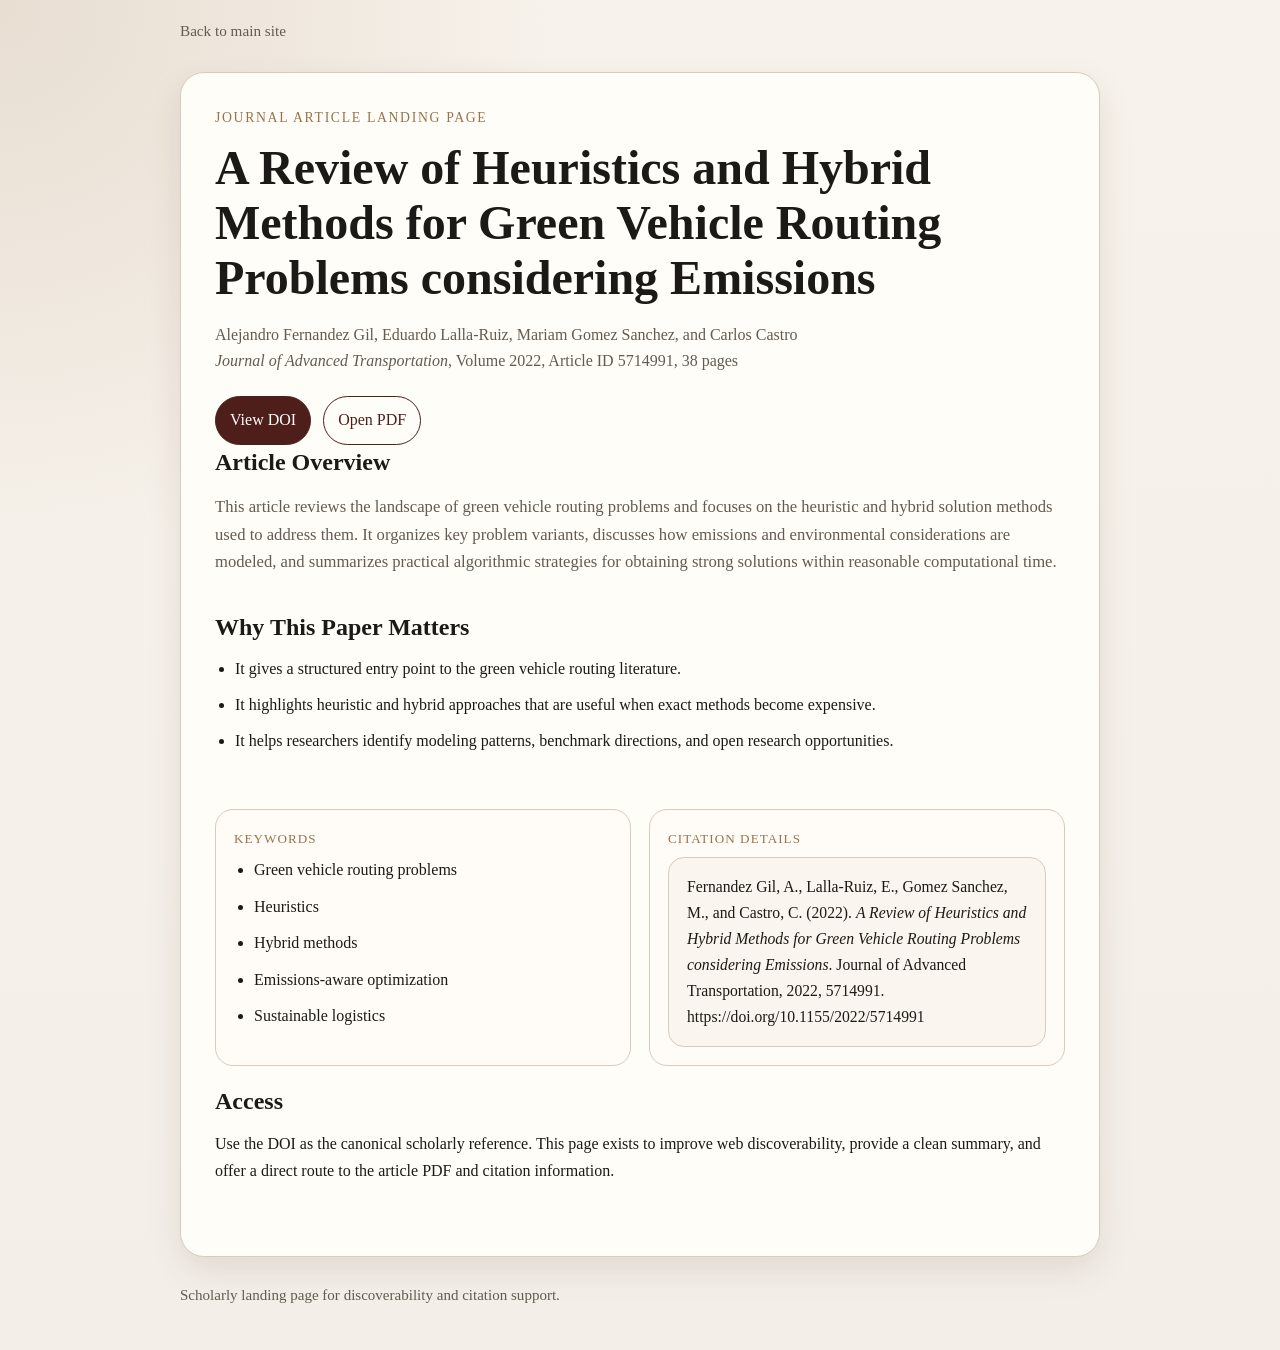
==== papers/green-vehicle-routing-review-2022.html @ 10f418af "Add landing page for 2022 green vehicle routing review" ====
<!DOCTYPE html>
<html lang="en">
<head>
  <meta charset="utf-8">
  <meta name="viewport" content="width=device-width, initial-scale=1">
  <title>A Review of Heuristics and Hybrid Methods for Green Vehicle Routing Problems considering Emissions | Alejandro Fernandez Gil</title>
  <meta name="description" content="Landing page for the 2022 Journal of Advanced Transportation article 'A Review of Heuristics and Hybrid Methods for Green Vehicle Routing Problems considering Emissions' by Alejandro Fernandez Gil, Eduardo Lalla-Ruiz, Mariam Gomez Sanchez, and Carlos Castro.">
  <meta name="robots" content="index, follow">
  <link rel="canonical" href="https://affernan.github.io/papers/green-vehicle-routing-review-2022.html">
  <meta name="author" content="Alejandro Fernandez Gil">
  <meta property="og:type" content="article">
  <meta property="og:title" content="A Review of Heuristics and Hybrid Methods for Green Vehicle Routing Problems considering Emissions">
  <meta property="og:description" content="A 2022 review article in Journal of Advanced Transportation on heuristic and hybrid methods for green vehicle routing problems.">
  <meta property="og:url" content="https://affernan.github.io/papers/green-vehicle-routing-review-2022.html">
  <meta property="og:image" content="https://affernan.github.io/img/7939581711421243151.webp">
  <meta name="twitter:card" content="summary_large_image">
  <meta name="twitter:title" content="A Review of Heuristics and Hybrid Methods for Green Vehicle Routing Problems considering Emissions">
  <meta name="twitter:description" content="Landing page with DOI, citation details, summary, and PDF access.">

  <meta name="citation_title" content="A Review of Heuristics and Hybrid Methods for Green Vehicle Routing Problems considering Emissions">
  <meta name="citation_author" content="Alejandro Fernandez Gil">
  <meta name="citation_author" content="Eduardo Lalla-Ruiz">
  <meta name="citation_author" content="Mariam Gomez Sanchez">
  <meta name="citation_author" content="Carlos Castro">
  <meta name="citation_journal_title" content="Journal of Advanced Transportation">
  <meta name="citation_publication_date" content="2022/01/17">
  <meta name="citation_volume" content="2022">
  <meta name="citation_firstpage" content="1">
  <meta name="citation_lastpage" content="38">
  <meta name="citation_doi" content="10.1155/2022/5714991">
  <meta name="citation_pdf_url" content="https://affernan.github.io/doc/fernandez-gil-2022-green-vehicle-routing-review.pdf">
  <meta name="citation_fulltext_html_url" content="https://affernan.github.io/papers/green-vehicle-routing-review-2022.html">
  <meta name="citation_abstract_html_url" content="https://affernan.github.io/papers/green-vehicle-routing-review-2022.html">
  <style>
    :root {
      --bg: #f3efe8;
      --paper: #fffdf8;
      --ink: #1c1a17;
      --muted: #635b50;
      --brand: #4e1f1a;
      --brand-soft: #efe1d4;
      --line: #d8cbbb;
      --accent: #99734d;
      --shadow: 0 14px 34px rgba(78, 31, 26, 0.10);
      --max: 920px;
    }

    * {
      box-sizing: border-box;
    }

    body {
      margin: 0;
      color: var(--ink);
      background:
        radial-gradient(circle at top left, rgba(153, 115, 77, 0.16), transparent 30%),
        linear-gradient(180deg, #f7f2eb 0%, var(--bg) 100%);
      font-family: Georgia, "Times New Roman", Times, serif;
      line-height: 1.65;
    }

    a {
      color: var(--brand);
    }

    .shell {
      width: min(var(--max), calc(100% - 32px));
      margin: 0 auto;
    }

    .topbar {
      padding: 18px 0;
    }

    .crumb {
      color: var(--muted);
      text-decoration: none;
      font-size: 0.95rem;
    }

    .hero {
      padding: 10px 0 26px;
    }

    .card {
      background: var(--paper);
      border: 1px solid var(--line);
      border-radius: 24px;
      box-shadow: var(--shadow);
      padding: 34px;
    }

    .eyebrow {
      color: var(--accent);
      font-size: 0.86rem;
      text-transform: uppercase;
      letter-spacing: 0.12em;
      margin: 0 0 10px;
    }

    h1, h2, h3 {
      line-height: 1.15;
      margin: 0 0 14px;
    }

    h1 {
      font-size: clamp(1.9rem, 4vw, 3rem);
    }

    .meta {
      color: var(--muted);
      margin-bottom: 18px;
      font-size: 1rem;
    }

    .button-row {
      display: flex;
      flex-wrap: wrap;
      gap: 12px;
      margin: 22px 0 4px;
    }

    .button {
      display: inline-flex;
      align-items: center;
      gap: 8px;
      padding: 10px 14px;
      border-radius: 999px;
      text-decoration: none;
      border: 1px solid var(--brand);
      background: var(--brand);
      color: #fff;
    }

    .button.alt {
      background: transparent;
      color: var(--brand);
    }

    .section {
      padding: 0 0 22px;
    }

    .summary {
      color: var(--muted);
      font-size: 1.04rem;
    }

    .info-grid {
      display: grid;
      grid-template-columns: 1fr 1fr;
      gap: 18px;
      margin-top: 22px;
    }

    .info-box {
      background: rgba(255, 253, 248, 0.76);
      border: 1px solid var(--line);
      border-radius: 18px;
      padding: 18px;
    }

    .label {
      color: var(--accent);
      font-size: 0.82rem;
      text-transform: uppercase;
      letter-spacing: 0.08em;
      margin-bottom: 8px;
    }

    ul {
      margin: 0;
      padding-left: 20px;
    }

    li {
      margin-bottom: 10px;
    }

    .cite {
      padding: 16px 18px;
      border-radius: 16px;
      border: 1px solid var(--line);
      background: #faf5ef;
      font-size: 0.98rem;
    }

    footer {
      padding: 0 0 42px;
      color: var(--muted);
      font-size: 0.94rem;
    }

    @media (max-width: 760px) {
      .card {
        padding: 24px;
      }

      .info-grid {
        grid-template-columns: 1fr;
      }
    }
  </style>
  <script type="application/ld+json">
  {
    "@context": "https://schema.org",
    "@type": "ScholarlyArticle",
    "headline": "A Review of Heuristics and Hybrid Methods for Green Vehicle Routing Problems considering Emissions",
    "name": "A Review of Heuristics and Hybrid Methods for Green Vehicle Routing Problems considering Emissions",
    "url": "https://affernan.github.io/papers/green-vehicle-routing-review-2022.html",
    "sameAs": "https://doi.org/10.1155/2022/5714991",
    "identifier": "https://doi.org/10.1155/2022/5714991",
    "datePublished": "2022-01-17",
    "isAccessibleForFree": true,
    "author": [
      {
        "@type": "Person",
        "name": "Alejandro Fernandez Gil"
      },
      {
        "@type": "Person",
        "name": "Eduardo Lalla-Ruiz"
      },
      {
        "@type": "Person",
        "name": "Mariam Gomez Sanchez"
      },
      {
        "@type": "Person",
        "name": "Carlos Castro"
      }
    ],
    "publisher": {
      "@type": "Organization",
      "name": "Wiley"
    },
    "isPartOf": {
      "@type": "PublicationIssue",
      "issueNumber": "1",
      "isPartOf": {
        "@type": "PublicationVolume",
        "volumeNumber": "2022",
        "isPartOf": {
          "@type": "Periodical",
          "name": "Journal of Advanced Transportation"
        }
      }
    },
    "pagination": "1-38",
    "encoding": {
      "@type": "MediaObject",
      "contentUrl": "https://affernan.github.io/doc/fernandez-gil-2022-green-vehicle-routing-review.pdf",
      "encodingFormat": "application/pdf"
    },
    "about": [
      "Green vehicle routing problems",
      "Metaheuristics",
      "Hybrid methods",
      "Sustainable transportation",
      "Emissions-aware logistics"
    ],
    "description": "Review article on green vehicle routing problems with emphasis on heuristics and hybrid methods used to solve emissions-aware routing and sustainable logistics problems."
  }
  </script>
</head>
<body>
  <div class="shell">
    <div class="topbar">
      <a class="crumb" href="../index.html">Back to main site</a>
    </div>
  </div>

  <main class="shell hero">
    <article class="card">
      <p class="eyebrow">Journal Article Landing Page</p>
      <h1>A Review of Heuristics and Hybrid Methods for Green Vehicle Routing Problems considering Emissions</h1>
      <p class="meta">
        Alejandro Fernandez Gil, Eduardo Lalla-Ruiz, Mariam Gomez Sanchez, and Carlos Castro<br>
        <em>Journal of Advanced Transportation</em>, Volume 2022, Article ID 5714991, 38 pages
      </p>

      <div class="button-row">
        <a class="button" href="https://doi.org/10.1155/2022/5714991" target="_blank" rel="noopener noreferrer">View DOI</a>
        <a class="button alt" href="../doc/fernandez-gil-2022-green-vehicle-routing-review.pdf" target="_blank" rel="noopener noreferrer">Open PDF</a>
      </div>

      <section class="section">
        <h2>Article Overview</h2>
        <p class="summary">
          This article reviews the landscape of green vehicle routing problems and focuses on the
          heuristic and hybrid solution methods used to address them. It organizes key problem variants,
          discusses how emissions and environmental considerations are modeled, and summarizes practical
          algorithmic strategies for obtaining strong solutions within reasonable computational time.
        </p>
      </section>

      <section class="section">
        <h2>Why This Paper Matters</h2>
        <ul>
          <li>It gives a structured entry point to the green vehicle routing literature.</li>
          <li>It highlights heuristic and hybrid approaches that are useful when exact methods become expensive.</li>
          <li>It helps researchers identify modeling patterns, benchmark directions, and open research opportunities.</li>
        </ul>
      </section>

      <div class="info-grid">
        <section class="info-box">
          <div class="label">Keywords</div>
          <ul>
            <li>Green vehicle routing problems</li>
            <li>Heuristics</li>
            <li>Hybrid methods</li>
            <li>Emissions-aware optimization</li>
            <li>Sustainable logistics</li>
          </ul>
        </section>

        <section class="info-box">
          <div class="label">Citation Details</div>
          <div class="cite">
            Fernandez Gil, A., Lalla-Ruiz, E., Gomez Sanchez, M., and Castro, C. (2022).
            <em>A Review of Heuristics and Hybrid Methods for Green Vehicle Routing Problems considering Emissions</em>.
            Journal of Advanced Transportation, 2022, 5714991.
            https://doi.org/10.1155/2022/5714991
          </div>
        </section>
      </div>

      <section class="section" style="padding-top: 22px;">
        <h2>Access</h2>
        <p>
          Use the DOI as the canonical scholarly reference. This page exists to improve web discoverability,
          provide a clean summary, and offer a direct route to the article PDF and citation information.
        </p>
      </section>
    </article>
  </main>

  <footer class="shell">
    Scholarly landing page for discoverability and citation support.
  </footer>
</body>
</html>
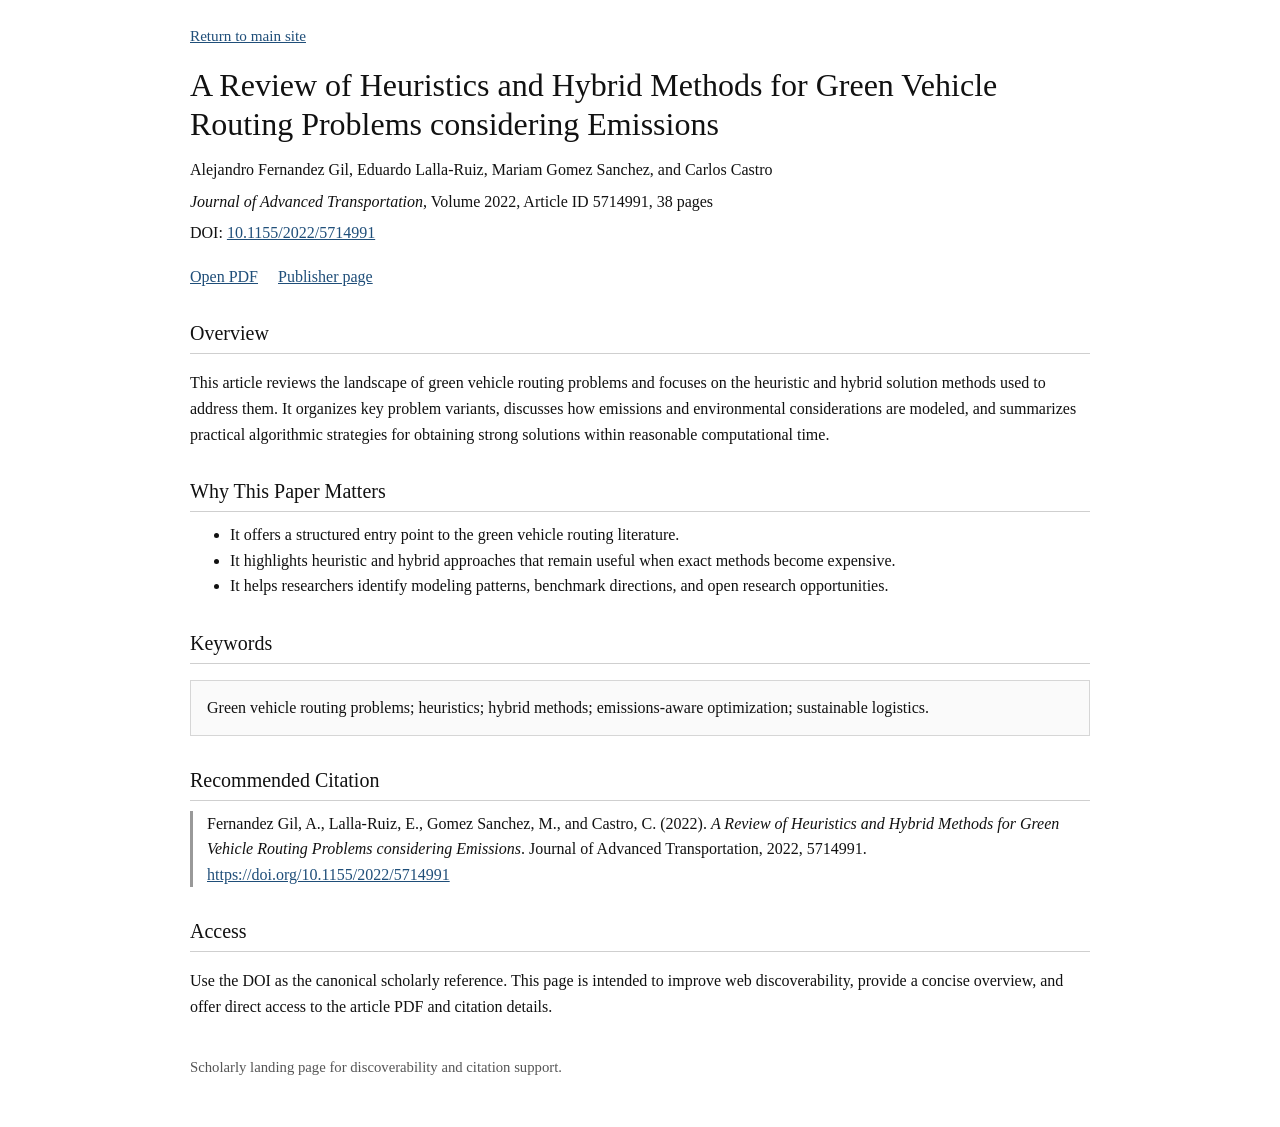
==== commit c0713bf7: "Use classic style for article landing page" ====
--- a/papers/green-vehicle-routing-review-2022.html
+++ b/papers/green-vehicle-routing-review-2022.html
@@ -32,172 +32,100 @@
   <meta name="citation_fulltext_html_url" content="https://affernan.github.io/papers/green-vehicle-routing-review-2022.html">
   <meta name="citation_abstract_html_url" content="https://affernan.github.io/papers/green-vehicle-routing-review-2022.html">
   <style>
-    :root {
-      --bg: #f3efe8;
-      --paper: #fffdf8;
-      --ink: #1c1a17;
-      --muted: #635b50;
-      --brand: #4e1f1a;
-      --brand-soft: #efe1d4;
-      --line: #d8cbbb;
-      --accent: #99734d;
-      --shadow: 0 14px 34px rgba(78, 31, 26, 0.10);
-      --max: 920px;
-    }
-
-    * {
-      box-sizing: border-box;
-    }
-
     body {
       margin: 0;
-      color: var(--ink);
-      background:
-        radial-gradient(circle at top left, rgba(153, 115, 77, 0.16), transparent 30%),
-        linear-gradient(180deg, #f7f2eb 0%, var(--bg) 100%);
-      font-family: Georgia, "Times New Roman", Times, serif;
-      line-height: 1.65;
+      padding: 0;
+      background: #ffffff;
+      color: #111111;
+      font-family: Georgia, "Times New Roman", serif;
+      line-height: 1.6;
     }
 
     a {
-      color: var(--brand);
-    }
-
-    .shell {
-      width: min(var(--max), calc(100% - 32px));
+      color: #1f4e79;
+    }
+
+    a:hover {
+      color: #163a59;
+    }
+
+    .page {
+      max-width: 900px;
       margin: 0 auto;
-    }
-
-    .topbar {
-      padding: 18px 0;
-    }
-
-    .crumb {
-      color: var(--muted);
-      text-decoration: none;
+      padding: 24px 20px 48px;
+    }
+
+    .top-link {
       font-size: 0.95rem;
-    }
-
-    .hero {
-      padding: 10px 0 26px;
-    }
-
-    .card {
-      background: var(--paper);
-      border: 1px solid var(--line);
-      border-radius: 24px;
-      box-shadow: var(--shadow);
-      padding: 34px;
-    }
-
-    .eyebrow {
-      color: var(--accent);
-      font-size: 0.86rem;
-      text-transform: uppercase;
-      letter-spacing: 0.12em;
-      margin: 0 0 10px;
-    }
-
-    h1, h2, h3 {
-      line-height: 1.15;
+      margin-bottom: 18px;
+    }
+
+    h1 {
+      font-size: 2rem;
+      line-height: 1.2;
       margin: 0 0 14px;
-    }
-
-    h1 {
-      font-size: clamp(1.9rem, 4vw, 3rem);
-    }
-
-    .meta {
-      color: var(--muted);
-      margin-bottom: 18px;
+      font-weight: normal;
+    }
+
+    h2 {
+      font-size: 1.25rem;
+      margin: 28px 0 10px;
+      font-weight: normal;
+      border-bottom: 1px solid #cfcfcf;
+      padding-bottom: 4px;
+    }
+
+    .authors,
+    .journal-line,
+    .doi-line {
+      margin: 6px 0;
       font-size: 1rem;
     }
 
-    .button-row {
-      display: flex;
-      flex-wrap: wrap;
-      gap: 12px;
-      margin: 22px 0 4px;
-    }
-
-    .button {
-      display: inline-flex;
-      align-items: center;
-      gap: 8px;
-      padding: 10px 14px;
-      border-radius: 999px;
-      text-decoration: none;
-      border: 1px solid var(--brand);
-      background: var(--brand);
-      color: #fff;
-    }
-
-    .button.alt {
-      background: transparent;
-      color: var(--brand);
-    }
-
-    .section {
-      padding: 0 0 22px;
-    }
-
-    .summary {
-      color: var(--muted);
-      font-size: 1.04rem;
-    }
-
-    .info-grid {
-      display: grid;
-      grid-template-columns: 1fr 1fr;
-      gap: 18px;
-      margin-top: 22px;
-    }
-
-    .info-box {
-      background: rgba(255, 253, 248, 0.76);
-      border: 1px solid var(--line);
-      border-radius: 18px;
-      padding: 18px;
-    }
-
-    .label {
-      color: var(--accent);
-      font-size: 0.82rem;
-      text-transform: uppercase;
-      letter-spacing: 0.08em;
-      margin-bottom: 8px;
+    .actions {
+      margin: 18px 0 22px;
+    }
+
+    .actions a {
+      margin-right: 16px;
+      white-space: nowrap;
+    }
+
+    .panel {
+      border: 1px solid #d6d6d6;
+      background: #fafafa;
+      padding: 14px 16px;
+      margin-top: 16px;
     }
 
     ul {
-      margin: 0;
-      padding-left: 20px;
-    }
-
-    li {
-      margin-bottom: 10px;
-    }
-
-    .cite {
-      padding: 16px 18px;
-      border-radius: 16px;
-      border: 1px solid var(--line);
-      background: #faf5ef;
-      font-size: 0.98rem;
-    }
-
-    footer {
-      padding: 0 0 42px;
-      color: var(--muted);
-      font-size: 0.94rem;
-    }
-
-    @media (max-width: 760px) {
-      .card {
-        padding: 24px;
-      }
-
-      .info-grid {
-        grid-template-columns: 1fr;
+      margin-top: 8px;
+    }
+
+    .citation {
+      border-left: 3px solid #999999;
+      padding-left: 14px;
+      margin-top: 10px;
+    }
+
+    .footer-note {
+      margin-top: 36px;
+      font-size: 0.92rem;
+      color: #555555;
+    }
+
+    @media (max-width: 700px) {
+      .page {
+        padding: 18px 14px 36px;
+      }
+
+      h1 {
+        font-size: 1.65rem;
+      }
+
+      .actions a {
+        display: inline-block;
+        margin-bottom: 10px;
       }
     }
   </style>
@@ -264,80 +192,57 @@
   </script>
 </head>
 <body>
-  <div class="shell">
-    <div class="topbar">
-      <a class="crumb" href="../index.html">Back to main site</a>
-    </div>
-  </div>
-
-  <main class="shell hero">
-    <article class="card">
-      <p class="eyebrow">Journal Article Landing Page</p>
-      <h1>A Review of Heuristics and Hybrid Methods for Green Vehicle Routing Problems considering Emissions</h1>
-      <p class="meta">
-        Alejandro Fernandez Gil, Eduardo Lalla-Ruiz, Mariam Gomez Sanchez, and Carlos Castro<br>
-        <em>Journal of Advanced Transportation</em>, Volume 2022, Article ID 5714991, 38 pages
-      </p>
-
-      <div class="button-row">
-        <a class="button" href="https://doi.org/10.1155/2022/5714991" target="_blank" rel="noopener noreferrer">View DOI</a>
-        <a class="button alt" href="../doc/fernandez-gil-2022-green-vehicle-routing-review.pdf" target="_blank" rel="noopener noreferrer">Open PDF</a>
-      </div>
-
-      <section class="section">
-        <h2>Article Overview</h2>
-        <p class="summary">
-          This article reviews the landscape of green vehicle routing problems and focuses on the
-          heuristic and hybrid solution methods used to address them. It organizes key problem variants,
-          discusses how emissions and environmental considerations are modeled, and summarizes practical
-          algorithmic strategies for obtaining strong solutions within reasonable computational time.
-        </p>
-      </section>
-
-      <section class="section">
-        <h2>Why This Paper Matters</h2>
-        <ul>
-          <li>It gives a structured entry point to the green vehicle routing literature.</li>
-          <li>It highlights heuristic and hybrid approaches that are useful when exact methods become expensive.</li>
-          <li>It helps researchers identify modeling patterns, benchmark directions, and open research opportunities.</li>
-        </ul>
-      </section>
-
-      <div class="info-grid">
-        <section class="info-box">
-          <div class="label">Keywords</div>
-          <ul>
-            <li>Green vehicle routing problems</li>
-            <li>Heuristics</li>
-            <li>Hybrid methods</li>
-            <li>Emissions-aware optimization</li>
-            <li>Sustainable logistics</li>
-          </ul>
-        </section>
-
-        <section class="info-box">
-          <div class="label">Citation Details</div>
-          <div class="cite">
-            Fernandez Gil, A., Lalla-Ruiz, E., Gomez Sanchez, M., and Castro, C. (2022).
-            <em>A Review of Heuristics and Hybrid Methods for Green Vehicle Routing Problems considering Emissions</em>.
-            Journal of Advanced Transportation, 2022, 5714991.
-            https://doi.org/10.1155/2022/5714991
-          </div>
-        </section>
-      </div>
-
-      <section class="section" style="padding-top: 22px;">
-        <h2>Access</h2>
-        <p>
-          Use the DOI as the canonical scholarly reference. This page exists to improve web discoverability,
-          provide a clean summary, and offer a direct route to the article PDF and citation information.
-        </p>
-      </section>
-    </article>
+  <main class="page">
+    <div class="top-link"><a href="../index.html">Return to main site</a></div>
+
+    <h1>A Review of Heuristics and Hybrid Methods for Green Vehicle Routing Problems considering Emissions</h1>
+
+    <p class="authors">Alejandro Fernandez Gil, Eduardo Lalla-Ruiz, Mariam Gomez Sanchez, and Carlos Castro</p>
+    <p class="journal-line"><em>Journal of Advanced Transportation</em>, Volume 2022, Article ID 5714991, 38 pages</p>
+    <p class="doi-line">DOI: <a href="https://doi.org/10.1155/2022/5714991" target="_blank" rel="noopener noreferrer">10.1155/2022/5714991</a></p>
+
+    <div class="actions">
+      <a href="../doc/fernandez-gil-2022-green-vehicle-routing-review.pdf" target="_blank" rel="noopener noreferrer">Open PDF</a>
+      <a href="https://doi.org/10.1155/2022/5714991" target="_blank" rel="noopener noreferrer">Publisher page</a>
+    </div>
+
+    <h2>Overview</h2>
+    <p>
+      This article reviews the landscape of green vehicle routing problems and focuses on the heuristic
+      and hybrid solution methods used to address them. It organizes key problem variants, discusses how
+      emissions and environmental considerations are modeled, and summarizes practical algorithmic
+      strategies for obtaining strong solutions within reasonable computational time.
+    </p>
+
+    <h2>Why This Paper Matters</h2>
+    <ul>
+      <li>It offers a structured entry point to the green vehicle routing literature.</li>
+      <li>It highlights heuristic and hybrid approaches that remain useful when exact methods become expensive.</li>
+      <li>It helps researchers identify modeling patterns, benchmark directions, and open research opportunities.</li>
+    </ul>
+
+    <h2>Keywords</h2>
+    <div class="panel">
+      Green vehicle routing problems; heuristics; hybrid methods; emissions-aware optimization; sustainable logistics.
+    </div>
+
+    <h2>Recommended Citation</h2>
+    <div class="citation">
+      Fernandez Gil, A., Lalla-Ruiz, E., Gomez Sanchez, M., and Castro, C. (2022).
+      <em>A Review of Heuristics and Hybrid Methods for Green Vehicle Routing Problems considering Emissions</em>.
+      Journal of Advanced Transportation, 2022, 5714991.
+      <a href="https://doi.org/10.1155/2022/5714991" target="_blank" rel="noopener noreferrer">https://doi.org/10.1155/2022/5714991</a>
+    </div>
+
+    <h2>Access</h2>
+    <p>
+      Use the DOI as the canonical scholarly reference. This page is intended to improve web discoverability,
+      provide a concise overview, and offer direct access to the article PDF and citation details.
+    </p>
+
+    <div class="footer-note">
+      Scholarly landing page for discoverability and citation support.
+    </div>
   </main>
-
-  <footer class="shell">
-    Scholarly landing page for discoverability and citation support.
-  </footer>
 </body>
 </html>
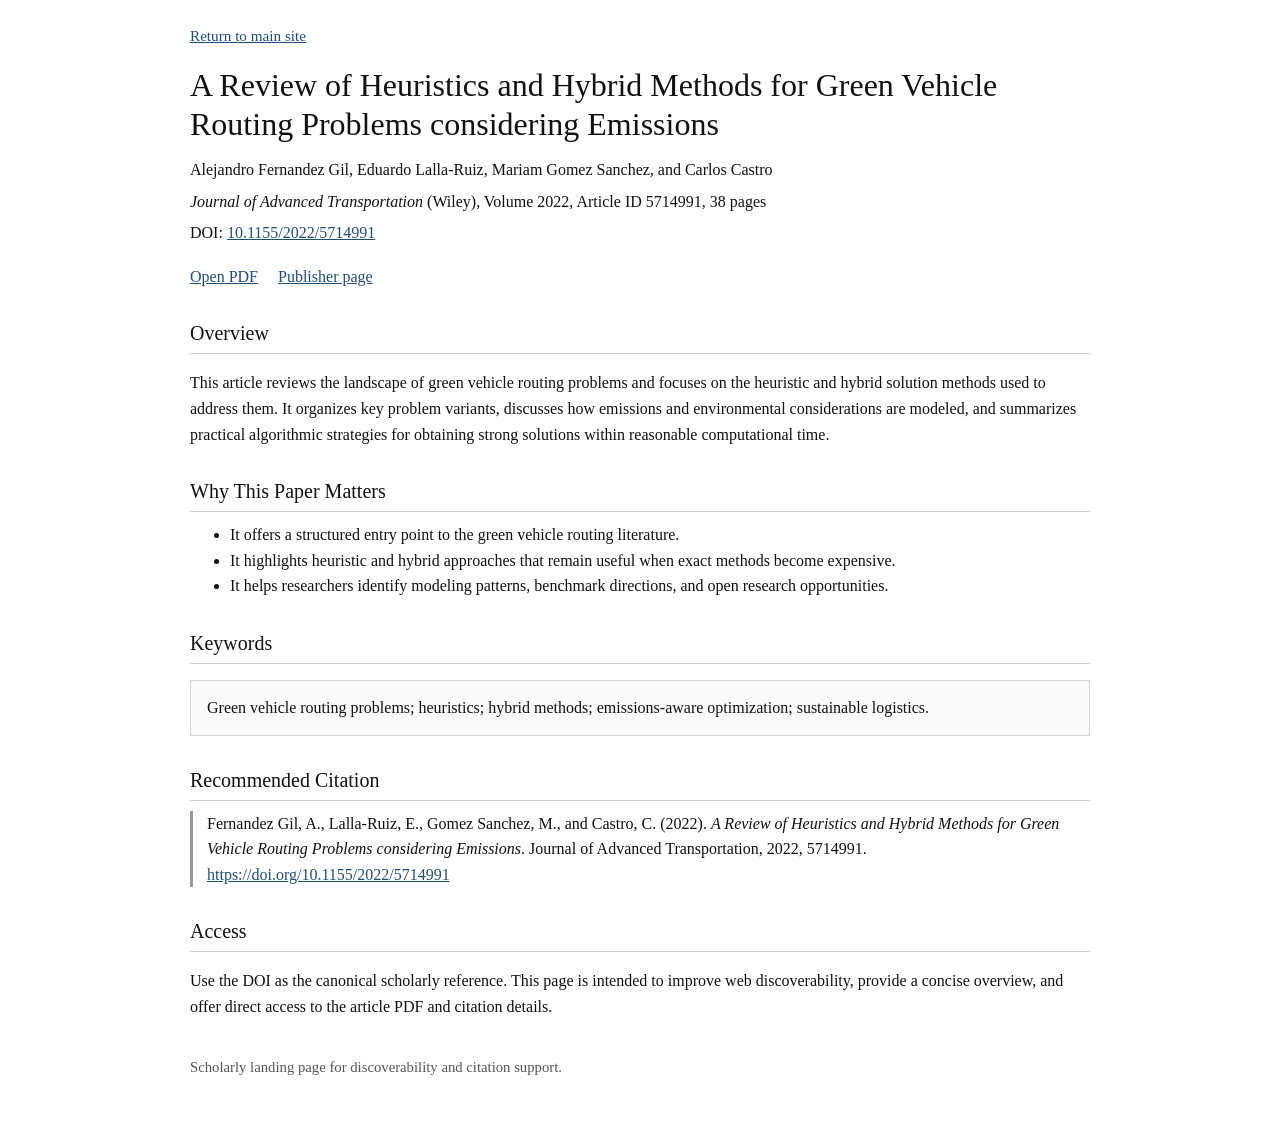
==== commit c714ab9a: "Mention Wiley in article landing metadata line" ====
--- a/papers/green-vehicle-routing-review-2022.html
+++ b/papers/green-vehicle-routing-review-2022.html
@@ -198,7 +198,7 @@
     <h1>A Review of Heuristics and Hybrid Methods for Green Vehicle Routing Problems considering Emissions</h1>
 
     <p class="authors">Alejandro Fernandez Gil, Eduardo Lalla-Ruiz, Mariam Gomez Sanchez, and Carlos Castro</p>
-    <p class="journal-line"><em>Journal of Advanced Transportation</em>, Volume 2022, Article ID 5714991, 38 pages</p>
+    <p class="journal-line"><em>Journal of Advanced Transportation</em> (Wiley), Volume 2022, Article ID 5714991, 38 pages</p>
     <p class="doi-line">DOI: <a href="https://doi.org/10.1155/2022/5714991" target="_blank" rel="noopener noreferrer">10.1155/2022/5714991</a></p>
 
     <div class="actions">
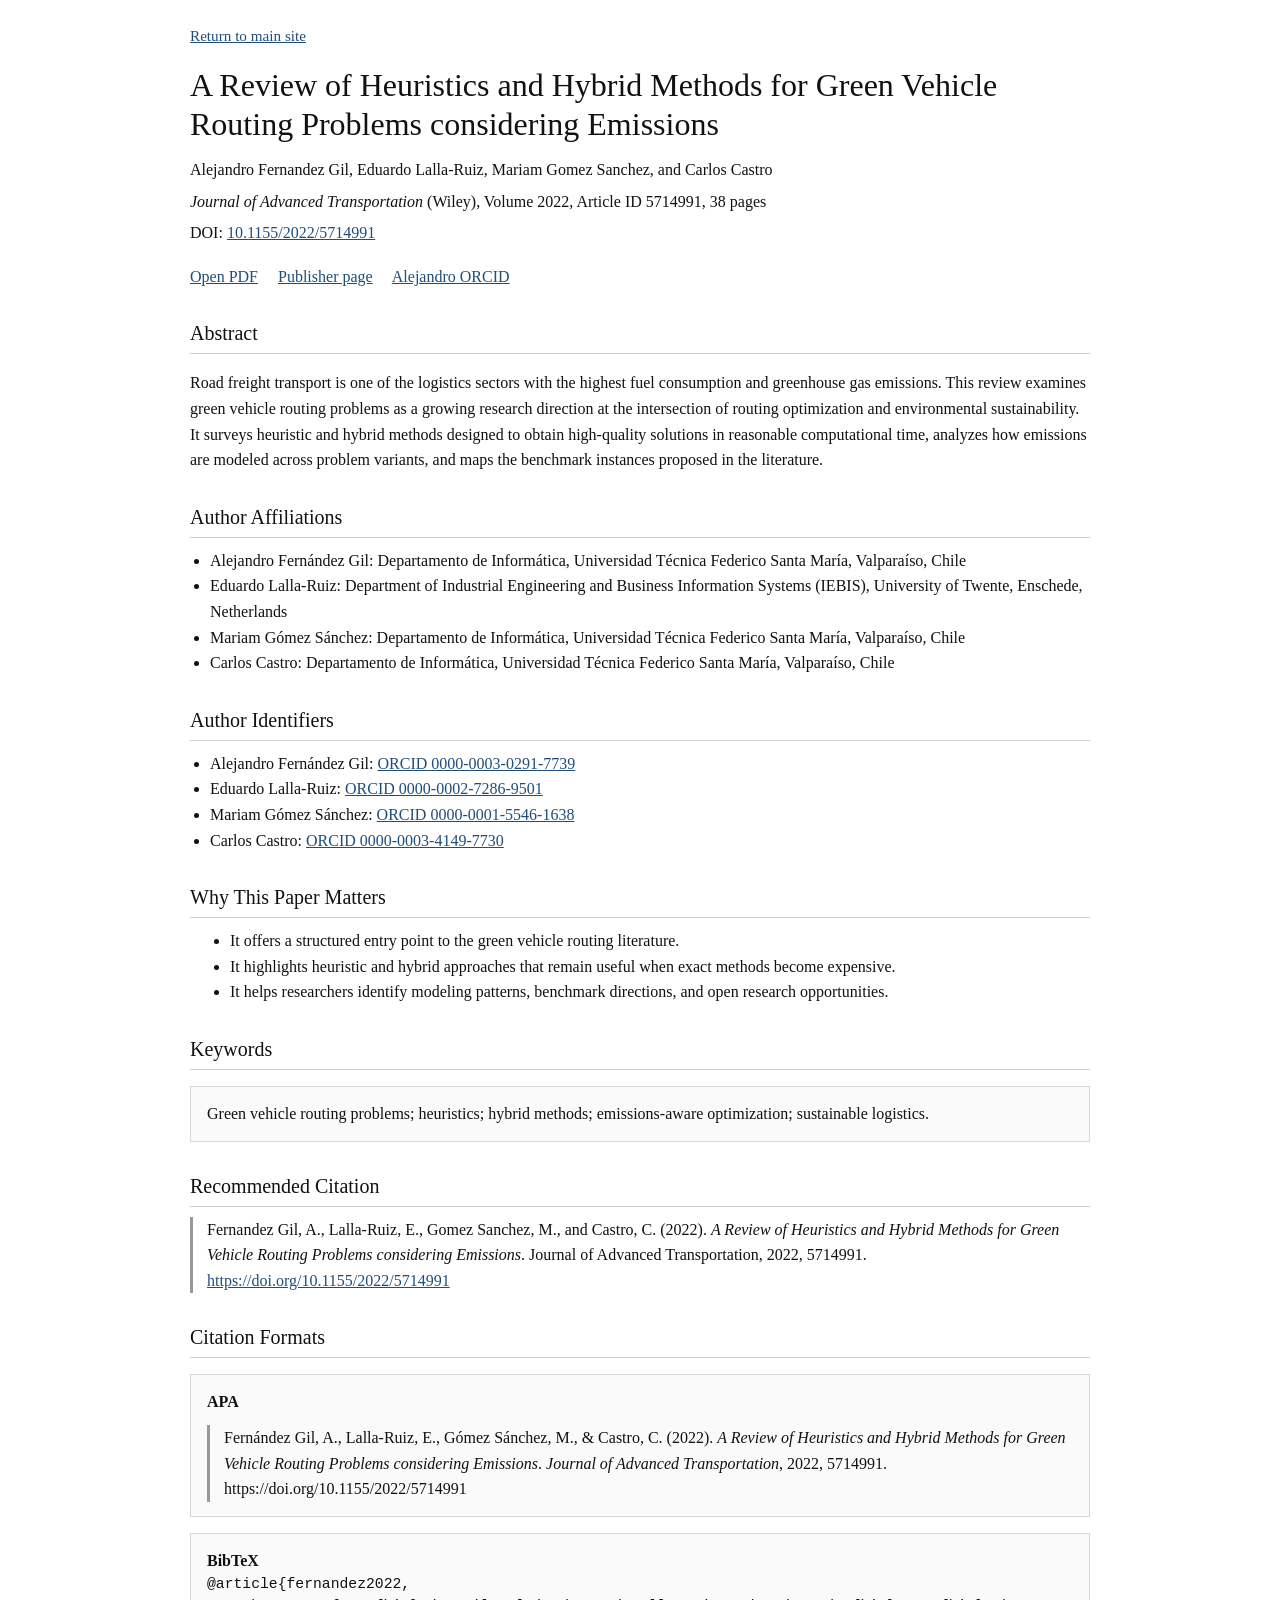
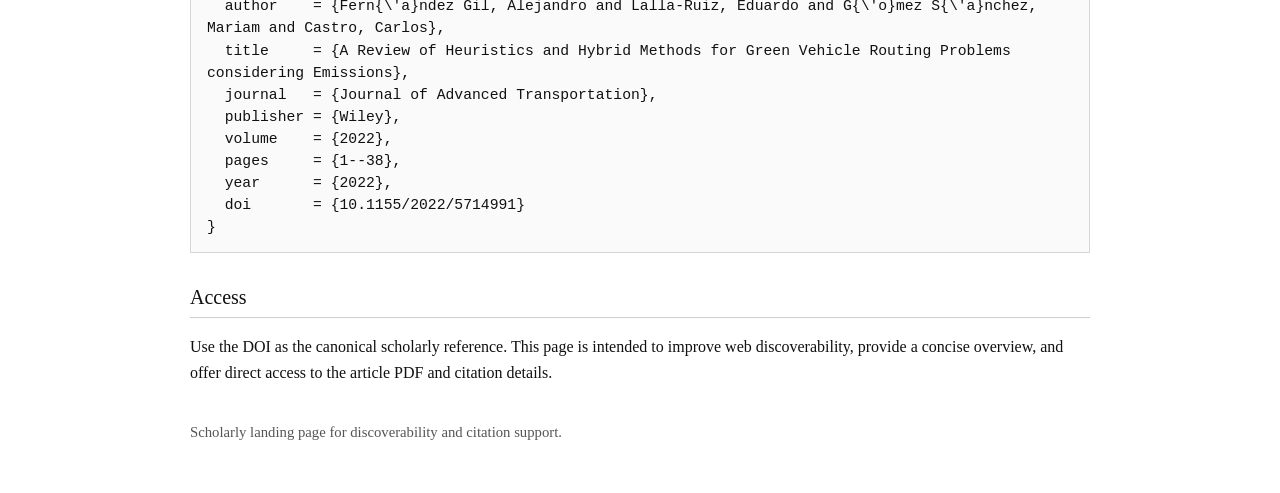
==== commit 9666036c: "Add abstract affiliations and citation formats to landing page" ====
--- a/papers/green-vehicle-routing-review-2022.html
+++ b/papers/green-vehicle-routing-review-2022.html
@@ -91,6 +91,11 @@
       white-space: nowrap;
     }
 
+    .meta-list {
+      margin: 10px 0 0 0;
+      padding-left: 20px;
+    }
+
     .panel {
       border: 1px solid #d6d6d6;
       background: #fafafa;
@@ -106,6 +111,15 @@
       border-left: 3px solid #999999;
       padding-left: 14px;
       margin-top: 10px;
+    }
+
+    pre {
+      white-space: pre-wrap;
+      word-break: break-word;
+      margin: 0;
+      font-family: "Courier New", Courier, monospace;
+      font-size: 0.92rem;
+      line-height: 1.5;
     }
 
     .footer-note {
@@ -204,15 +218,33 @@
     <div class="actions">
       <a href="../doc/fernandez-gil-2022-green-vehicle-routing-review.pdf" target="_blank" rel="noopener noreferrer">Open PDF</a>
       <a href="https://doi.org/10.1155/2022/5714991" target="_blank" rel="noopener noreferrer">Publisher page</a>
-    </div>
-
-    <h2>Overview</h2>
+      <a href="https://orcid.org/0000-0003-0291-7739" target="_blank" rel="noopener noreferrer">Alejandro ORCID</a>
+    </div>
+
+    <h2>Abstract</h2>
     <p>
-      This article reviews the landscape of green vehicle routing problems and focuses on the heuristic
-      and hybrid solution methods used to address them. It organizes key problem variants, discusses how
-      emissions and environmental considerations are modeled, and summarizes practical algorithmic
-      strategies for obtaining strong solutions within reasonable computational time.
+      Road freight transport is one of the logistics sectors with the highest fuel consumption and greenhouse
+      gas emissions. This review examines green vehicle routing problems as a growing research direction at the
+      intersection of routing optimization and environmental sustainability. It surveys heuristic and hybrid
+      methods designed to obtain high-quality solutions in reasonable computational time, analyzes how emissions
+      are modeled across problem variants, and maps the benchmark instances proposed in the literature.
     </p>
+
+    <h2>Author Affiliations</h2>
+    <ul class="meta-list">
+      <li>Alejandro Fernández Gil: Departamento de Informática, Universidad Técnica Federico Santa María, Valparaíso, Chile</li>
+      <li>Eduardo Lalla-Ruiz: Department of Industrial Engineering and Business Information Systems (IEBIS), University of Twente, Enschede, Netherlands</li>
+      <li>Mariam Gómez Sánchez: Departamento de Informática, Universidad Técnica Federico Santa María, Valparaíso, Chile</li>
+      <li>Carlos Castro: Departamento de Informática, Universidad Técnica Federico Santa María, Valparaíso, Chile</li>
+    </ul>
+
+    <h2>Author Identifiers</h2>
+    <ul class="meta-list">
+      <li>Alejandro Fernández Gil: <a href="https://orcid.org/0000-0003-0291-7739" target="_blank" rel="noopener noreferrer">ORCID 0000-0003-0291-7739</a></li>
+      <li>Eduardo Lalla-Ruiz: <a href="https://orcid.org/0000-0002-7286-9501" target="_blank" rel="noopener noreferrer">ORCID 0000-0002-7286-9501</a></li>
+      <li>Mariam Gómez Sánchez: <a href="https://orcid.org/0000-0001-5546-1638" target="_blank" rel="noopener noreferrer">ORCID 0000-0001-5546-1638</a></li>
+      <li>Carlos Castro: <a href="https://orcid.org/0000-0003-4149-7730" target="_blank" rel="noopener noreferrer">ORCID 0000-0003-4149-7730</a></li>
+    </ul>
 
     <h2>Why This Paper Matters</h2>
     <ul>
@@ -234,6 +266,31 @@
       <a href="https://doi.org/10.1155/2022/5714991" target="_blank" rel="noopener noreferrer">https://doi.org/10.1155/2022/5714991</a>
     </div>
 
+    <h2>Citation Formats</h2>
+    <div class="panel">
+      <strong>APA</strong>
+      <div class="citation">
+        Fernández Gil, A., Lalla-Ruiz, E., Gómez Sánchez, M., &amp; Castro, C. (2022).
+        <em>A Review of Heuristics and Hybrid Methods for Green Vehicle Routing Problems considering Emissions</em>.
+        <em>Journal of Advanced Transportation</em>, 2022, 5714991.
+        https://doi.org/10.1155/2022/5714991
+      </div>
+    </div>
+
+    <div class="panel">
+      <strong>BibTeX</strong>
+      <pre>@article{fernandez2022,
+  author    = {Fern{\'a}ndez Gil, Alejandro and Lalla-Ruiz, Eduardo and G{\'o}mez S{\'a}nchez, Mariam and Castro, Carlos},
+  title     = {A Review of Heuristics and Hybrid Methods for Green Vehicle Routing Problems considering Emissions},
+  journal   = {Journal of Advanced Transportation},
+  publisher = {Wiley},
+  volume    = {2022},
+  pages     = {1--38},
+  year      = {2022},
+  doi       = {10.1155/2022/5714991}
+}</pre>
+    </div>
+
     <h2>Access</h2>
     <p>
       Use the DOI as the canonical scholarly reference. This page is intended to improve web discoverability,
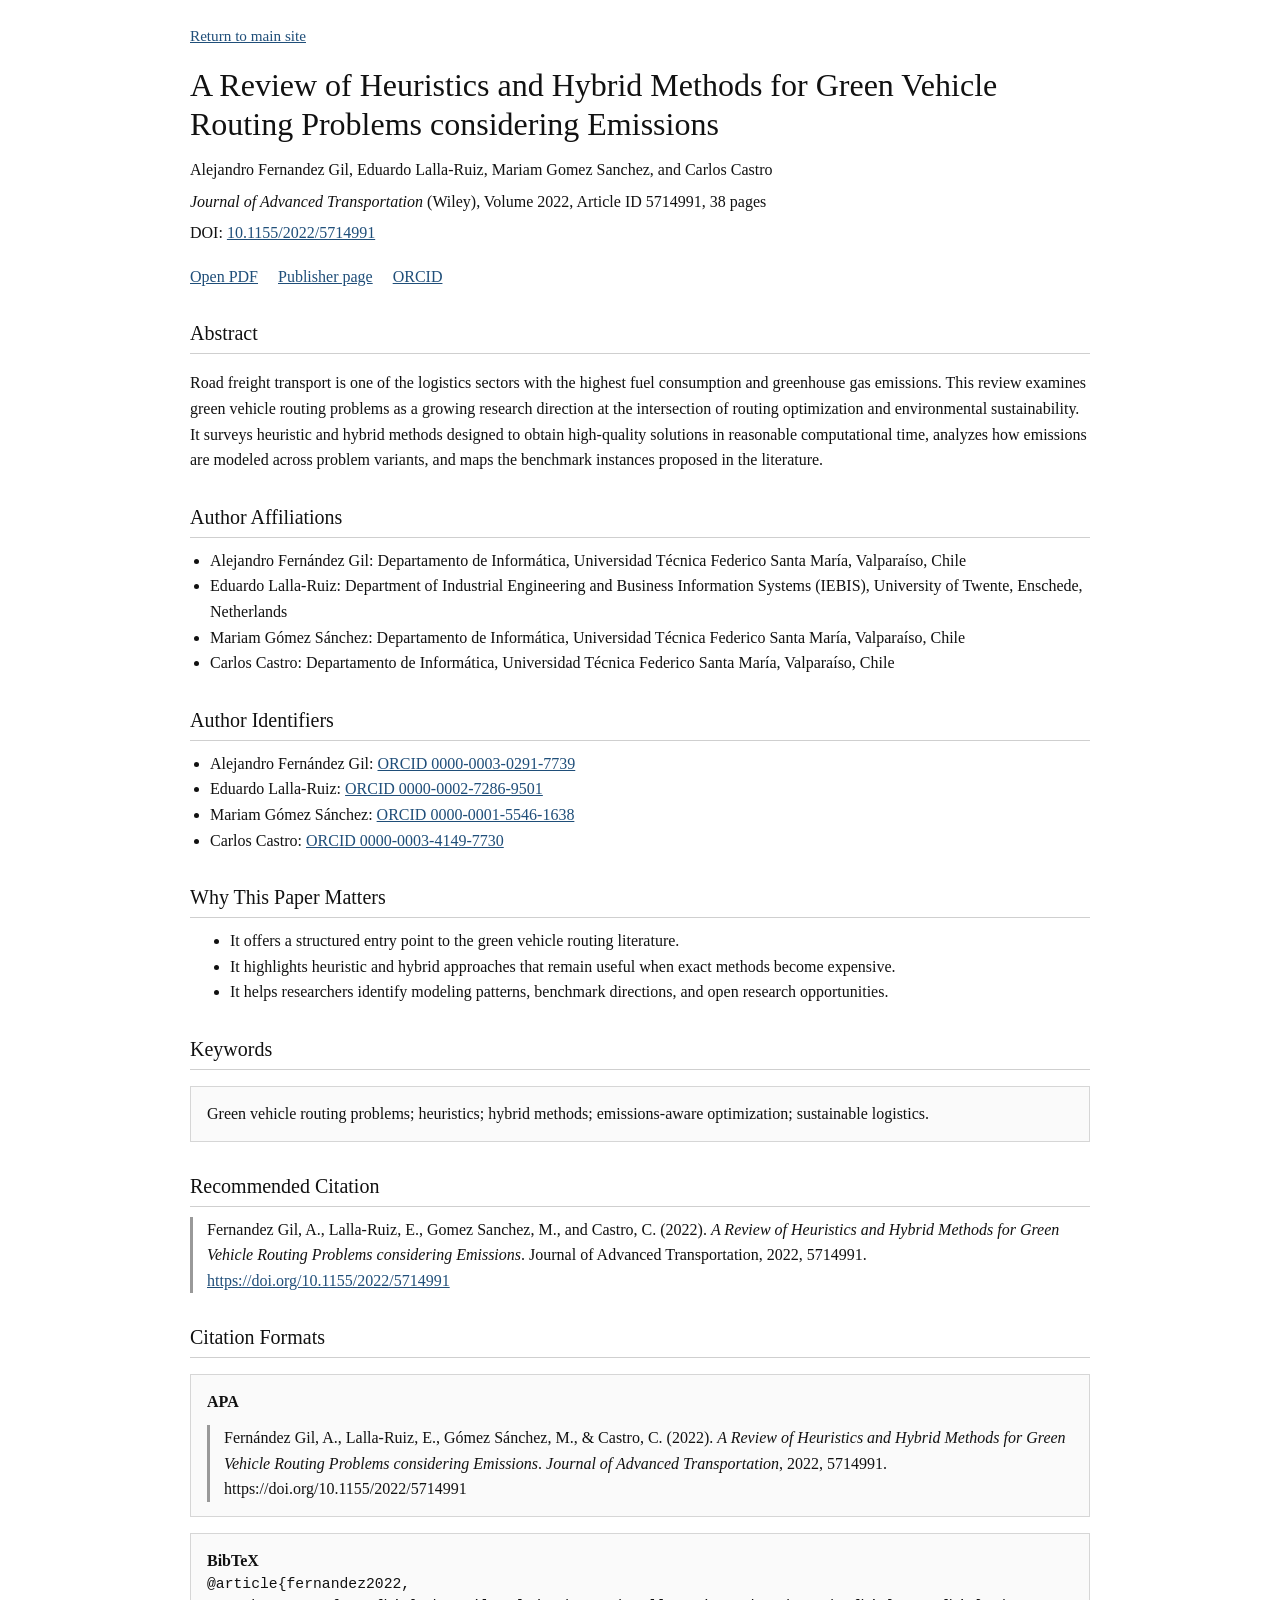
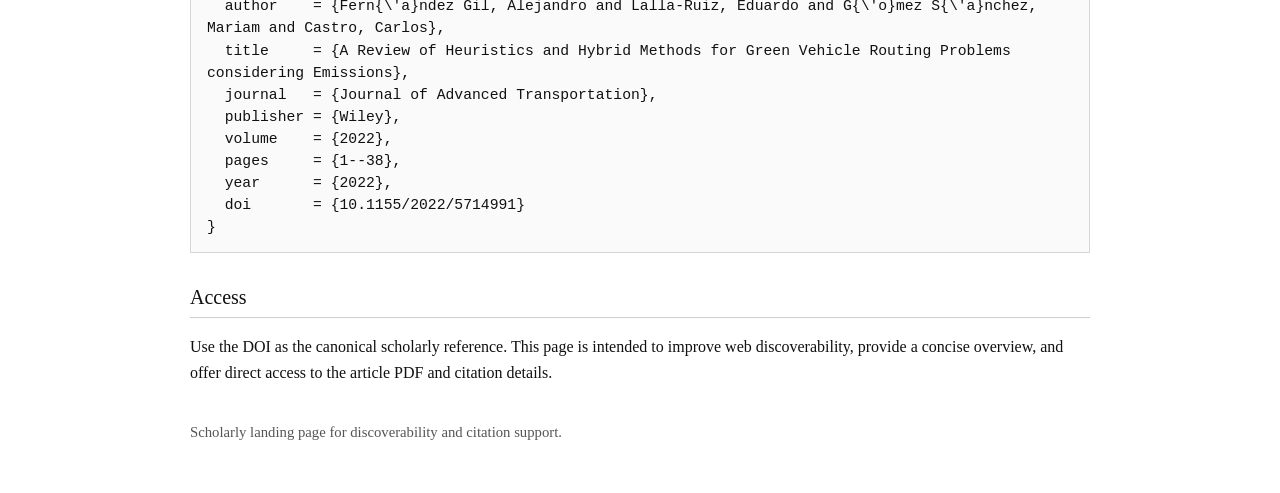
==== commit c0ee3a85: "Shorten ORCID link label on landing page" ====
--- a/papers/green-vehicle-routing-review-2022.html
+++ b/papers/green-vehicle-routing-review-2022.html
@@ -218,7 +218,7 @@
     <div class="actions">
       <a href="../doc/fernandez-gil-2022-green-vehicle-routing-review.pdf" target="_blank" rel="noopener noreferrer">Open PDF</a>
       <a href="https://doi.org/10.1155/2022/5714991" target="_blank" rel="noopener noreferrer">Publisher page</a>
-      <a href="https://orcid.org/0000-0003-0291-7739" target="_blank" rel="noopener noreferrer">Alejandro ORCID</a>
+      <a href="https://orcid.org/0000-0003-0291-7739" target="_blank" rel="noopener noreferrer">ORCID</a>
     </div>
 
     <h2>Abstract</h2>
